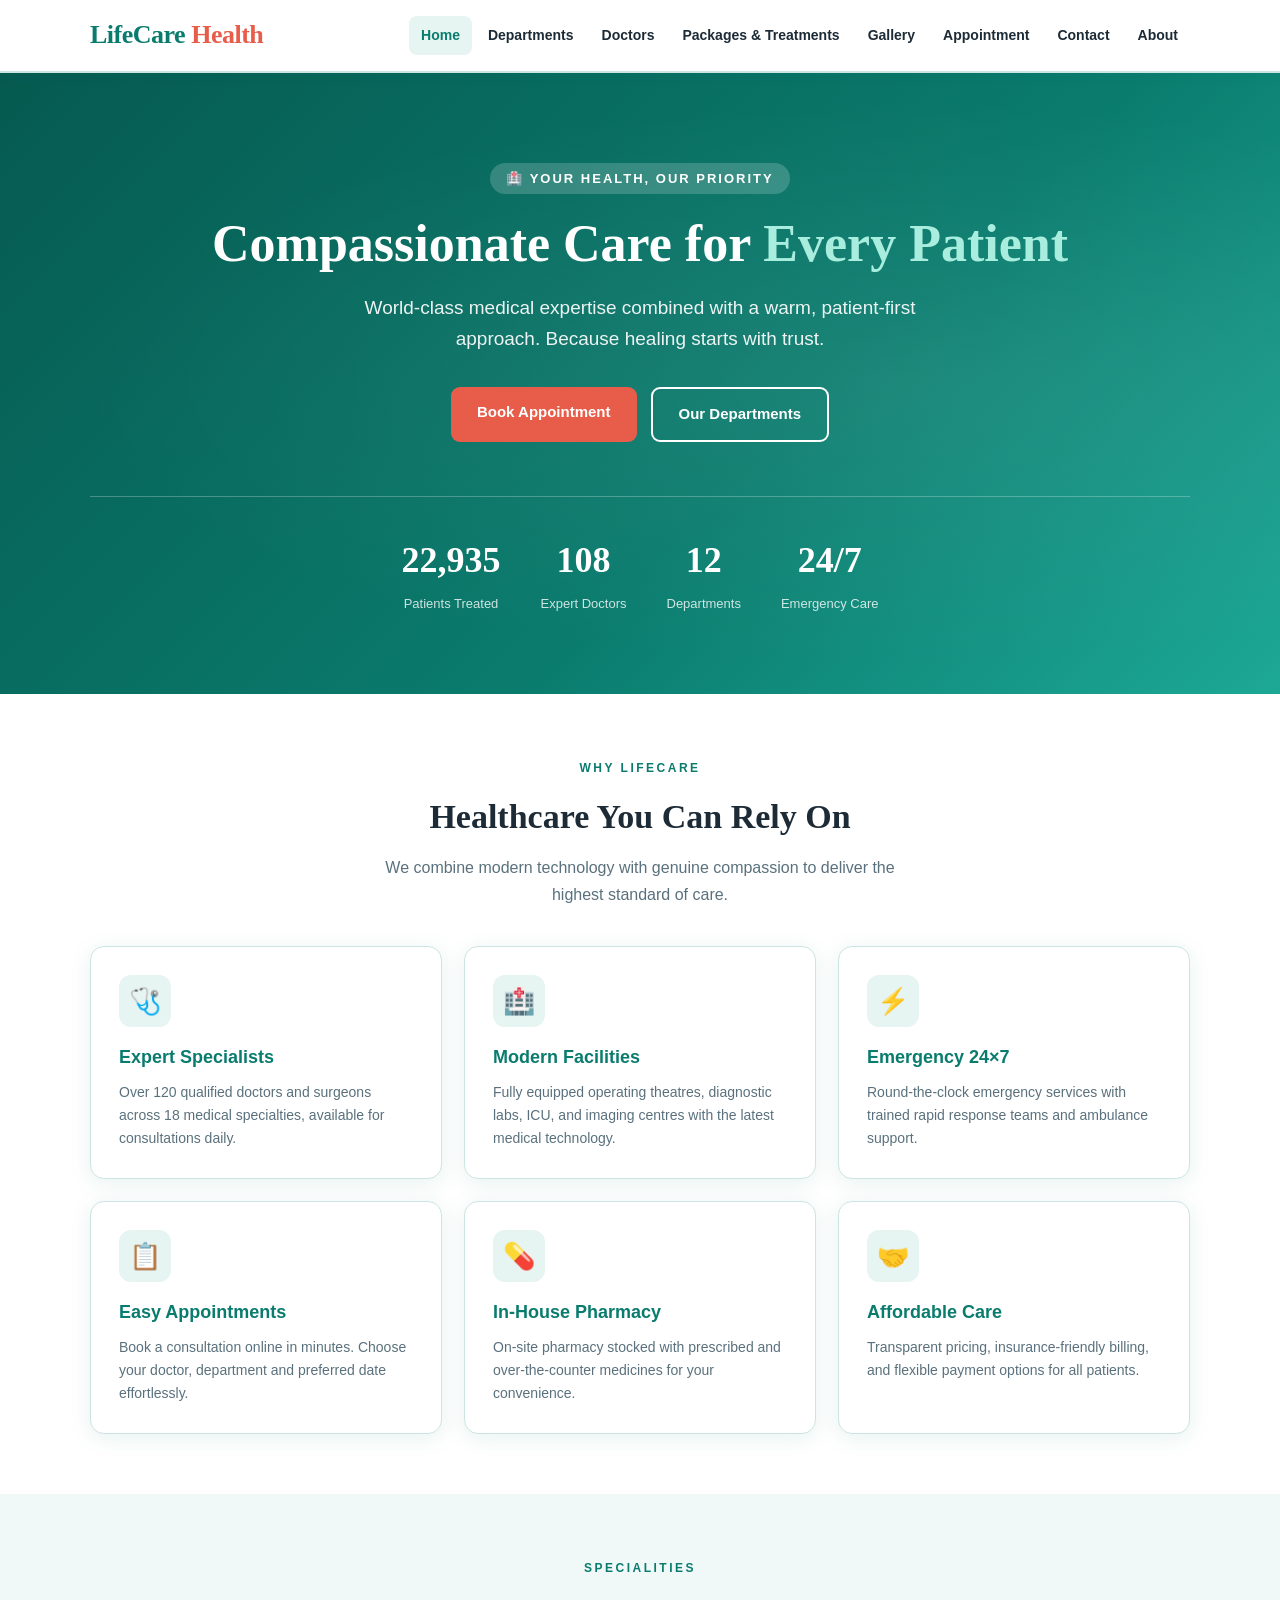
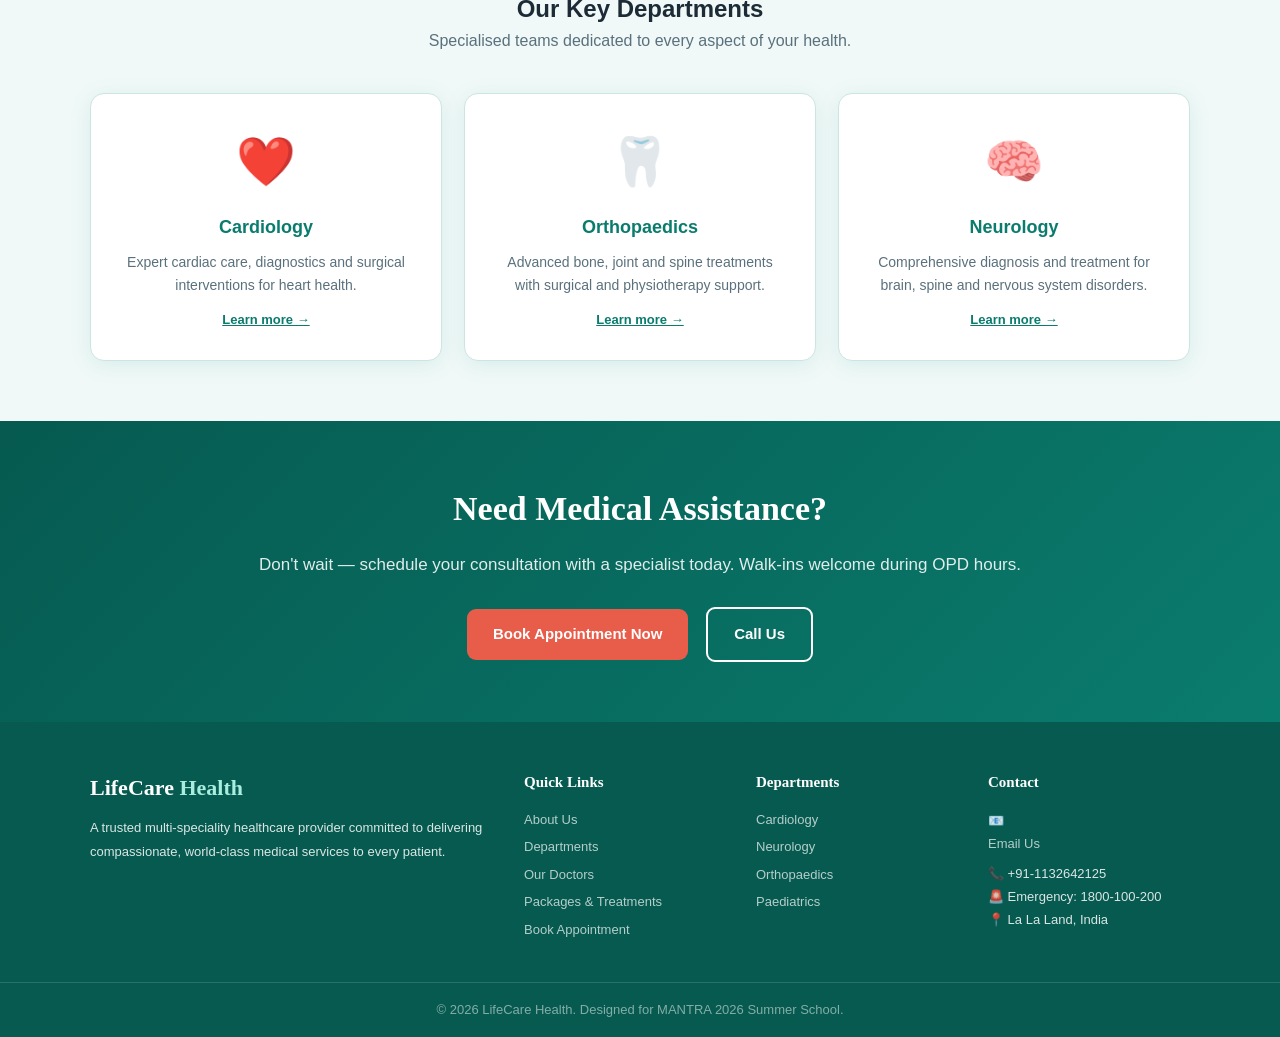
==== index.html @ 0306ceb9 "Add files via upload" ====
<!DOCTYPE html>
<html lang="en">
<head>
  <meta charset="UTF-8">
  <meta name="viewport" content="width=device-width, initial-scale=1.0">
  <title>LifeCare Health | Trusted Healthcare & Medical Services</title>
  <meta name="description" content="LifeCare Health offers expert medical care across cardiology, paediatrics, orthopaedics and more. Book an appointment online today.">
  <meta name="keywords" content="healthcare hospital, doctors, medical services, appointment booking, health care India">
  <link rel="canonical" href="https://life-care-health.netlify.app/">

  <!-- Open Graph -->
  <meta property="og:type" content="website">
  <meta property="og:site_name" content="LifeCare Health">
  <meta property="og:title" content="LifeCare Health | Trusted Healthcare & Medical Services">
  <meta property="og:description" content="LifeCare Health offers expert medical care across cardiology, paediatrics, orthopaedics and more. Book an appointment online today.">
  <meta property="og:url" content="https://life-care-health.netlify.app/">
  <meta property="og:image" content="https://life-care-health.netlify.app/og-image.png">
  <meta property="og:image:width" content="1200">
  <meta property="og:image:height" content="630">
  <meta property="og:locale" content="en_IN">

  <!-- Twitter Card -->
  <meta name="twitter:card" content="summary_large_image">
  <meta name="twitter:title" content="LifeCare Health | Trusted Healthcare & Medical Services">
  <meta name="twitter:description" content="LifeCare Health offers expert medical care across cardiology, paediatrics, orthopaedics and more. Book an appointment online today.">
  <meta name="twitter:image" content="https://life-care-health.netlify.app/og-image.png">

  <!-- Favicons -->
  <link rel="icon" type="image/svg+xml" href="favicon.svg">
  <link rel="icon" type="image/png" sizes="32x32" href="favicon-32x32.png">
  <link rel="icon" type="image/png" sizes="16x16" href="favicon-16x16.png">
  <link rel="apple-touch-icon" href="apple-touch-icon.png">
  <link rel="manifest" href="site.webmanifest">
  <meta name="theme-color" content="#0a7c6e">

  <!-- Structured Data -->
  <script type="application/ld+json">
  {
    "@context": "https://schema.org",
    "@type": "Hospital",
    "name": "LifeCare Health",
    "url": "https://life-care-health.netlify.app/",
    "logo": "https://life-care-health.netlify.app/icon-512.png",
    "image": "https://life-care-health.netlify.app/og-image.png",
    "description": "LifeCare Health is a multi-speciality hospital offering expert medical care across cardiology, neurology, orthopaedics, paediatrics and more.",
    "telephone": "+91-1132642125",
    "email": "info@lifecarehealth.com",
    "address": {
      "@type": "PostalAddress",
      "streetAddress": "Sector 27",
      "addressLocality": "La La Land",
      "postalCode": "100001",
      "addressCountry": "IN"
    },
    "medicalSpecialty": [
      "Cardiology", "Neurology", "Orthopaedic", "Pediatric",
      "Dentistry", "Ophthalmic", "Oncologic", "Pulmonary", "Gynecologic"
    ],
    "openingHoursSpecification": [
      {
        "@type": "OpeningHoursSpecification",
        "dayOfWeek": ["Monday","Tuesday","Wednesday","Thursday","Friday"],
        "opens": "09:00",
        "closes": "18:00"
      },
      {
        "@type": "OpeningHoursSpecification",
        "dayOfWeek": ["Saturday"],
        "opens": "09:00",
        "closes": "14:00"
      }
    ],
    "sameAs": []
  }
  </script>

  <!-- Google Analytics (GA4) — replace G-XXXXXXXXXX with your Measurement ID -->
  <!--
  <script async src="https://www.googletagmanager.com/gtag/js?id=G-XXXXXXXXXX"></script>
  <script>
    window.dataLayer = window.dataLayer || [];
    function gtag(){dataLayer.push(arguments);}
    gtag('js', new Date());
    gtag('config', 'G-XXXXXXXXXX');
  </script>
  -->
  <link rel="stylesheet" href="style.css">
</head>
<body>

<!-- ── Header ── -->
<header class="site-header">
  <div class="container header-inner">
    <a class="logo" href="index.html">LifeCare <span>Health</span></a>
    <button class="menu-btn" id="menuBtn" aria-label="Toggle navigation">☰</button>
    <nav class="nav-links" id="navLinks">
      <a href="index.html" class="active">Home</a>
      <a href="departments.html">Departments</a>
      <a href="doctors.html">Doctors</a>
      <a href="packages.html">Packages &amp; Treatments</a>
      <a href="gallery.html">Gallery</a>
      <a href="appointment.html">Appointment</a>
      <a href="contact.html">Contact</a>
      <a href="about.html">About</a>
    </nav>
  </div>
</header>

<main>

  <!-- ── Hero ── -->
  <section class="hero">
    <div class="container hero-content">
      <div class="hero-eyebrow">🏥 Your Health, Our Priority</div>
      <h1>Compassionate Care for <em>Every Patient</em></h1>
      <p>World-class medical expertise combined with a warm, patient-first approach. Because healing starts with trust.</p>
      <div class="hero-btns">
        <a class="btn btn-coral" href="appointment.html">Book Appointment</a>
        <a class="btn btn-outline" href="departments.html">Our Departments</a>
      </div>
      <div class="hero-stats">
        <div>
          <div class="stat-num count-up" data-target="25000">0</div>
          <div class="stat-label">Patients Treated</div>
        </div>
        <div>
          <div class="stat-num count-up" data-target="120">0</div>
          <div class="stat-label">Expert Doctors</div>
        </div>
        <div>
          <div class="stat-num count-up" data-target="12">0</div>
          <div class="stat-label">Departments</div>
        </div>
        <div>
          <div class="stat-num">24/7</div>
          <div class="stat-label">Emergency Care</div>
        </div>
      </div>
    </div>
  </section>

  <!-- ── Why Choose Us ── -->
  <section class="container section">
    <div class="section-head center">
      <span class="section-label">Why LifeCare</span>
      <h2>Healthcare You Can Rely On</h2>
      <p class="section-intro">We combine modern technology with genuine compassion to deliver the highest standard of care.</p>
    </div>
    <div class="cards">
      <article class="card">
        <div class="card-icon">🩺</div>
        <h3>Expert Specialists</h3>
        <p>Over 120 qualified doctors and surgeons across 18 medical specialties, available for consultations daily.</p>
      </article>
      <article class="card">
        <div class="card-icon">🏥</div>
        <h3>Modern Facilities</h3>
        <p>Fully equipped operating theatres, diagnostic labs, ICU, and imaging centres with the latest medical technology.</p>
      </article>
      <article class="card">
        <div class="card-icon">⚡</div>
        <h3>Emergency 24×7</h3>
        <p>Round-the-clock emergency services with trained rapid response teams and ambulance support.</p>
      </article>
      <article class="card">
        <div class="card-icon">📋</div>
        <h3>Easy Appointments</h3>
        <p>Book a consultation online in minutes. Choose your doctor, department and preferred date effortlessly.</p>
      </article>
      <article class="card">
        <div class="card-icon">💊</div>
        <h3>In-House Pharmacy</h3>
        <p>On-site pharmacy stocked with prescribed and over-the-counter medicines for your convenience.</p>
      </article>
      <article class="card">
        <div class="card-icon">🤝</div>
        <h3>Affordable Care</h3>
        <p>Transparent pricing, insurance-friendly billing, and flexible payment options for all patients.</p>
      </article>
    </div>
  </section>

  <!-- ── Featured Departments ── -->
  <section class="u-section-alt">
    <div class="container">
      <div class="section-head center">
        <span class="section-label">Specialities</span>
        <h2>Our Key Departments</h2>
        <p class="section-intro">Specialised teams dedicated to every aspect of your health.</p>
      </div>
      <div class="cards">
        <article class="card u-center">
          <div class="u-emoji-48">❤️</div>
          <h3>Cardiology</h3>
          <p>Expert cardiac care, diagnostics and surgical interventions for heart health.</p>
          <a href="departments.html" class="u-learn-more">Learn more →</a>
        </article>
        <article class="card u-center">
          <div class="u-emoji-48">🦷</div>
          <h3>Orthopaedics</h3>
          <p>Advanced bone, joint and spine treatments with surgical and physiotherapy support.</p>
          <a href="departments.html" class="u-learn-more">Learn more →</a>
        </article>
        <article class="card u-center">
          <div class="u-emoji-48">🧠</div>
          <h3>Neurology</h3>
          <p>Comprehensive diagnosis and treatment for brain, spine and nervous system disorders.</p>
          <a href="departments.html" class="u-learn-more">Learn more →</a>
        </article>
      </div>
    </div>
  </section>

  <!-- ── CTA Band ── -->
  <section class="highlight-band">
    <div class="container">
      <h2>Need Medical Assistance?</h2>
      <p>Don't wait — schedule your consultation with a specialist today. Walk-ins welcome during OPD hours.</p>
      <a class="btn btn-coral" href="appointment.html">Book Appointment Now</a>
      &nbsp;&nbsp;
      <a class="btn btn-outline" href="contact.html">Call Us</a>
    </div>
  </section>

</main>

<!-- ── Footer ── -->
<footer class="site-footer">
  <div class="container">
    <div class="footer-grid">
      <div class="footer-col">
        <div class="footer-logo">LifeCare <span>Health</span></div>
        <p>A trusted multi-speciality healthcare provider committed to delivering compassionate, world-class medical services to every patient.</p>
      </div>
      <div class="footer-col">
        <h3>Quick Links</h3>
        <a href="about.html">About Us</a>
        <a href="departments.html">Departments</a>
        <a href="doctors.html">Our Doctors</a>
        <a href="packages.html">Packages &amp; Treatments</a>
        <a href="appointment.html">Book Appointment</a>
      </div>
      <div class="footer-col">
        <h3>Departments</h3>
        <a href="departments.html">Cardiology</a>
        <a href="departments.html">Neurology</a>
        <a href="departments.html">Orthopaedics</a>
        <a href="departments.html">Paediatrics</a>
      </div>
      <div class="footer-col">
        <h3>Contact</h3>
        <p>📧 <a href="#" class="e-mail" data-u="info" data-d="lifecarehealth.com" aria-label="Email LifeCare Health">Email Us</a></p>
        <p>📞 +91-1132642125</p>
        <p>🚨 Emergency: 1800-100-200</p>
        <p>📍 La La Land, India</p>
      </div>
    </div>
  </div>
  <div class="footer-bottom">
    <p>© 2026 LifeCare Health. Designed for MANTRA 2026 Summer School.</p>
  </div>
</footer>

<script src="script.js"></script>
</body>
</html>
---- style.css ----
/* MANTRA 2026 | LifeCare Health — Healthcare Website */

/* ── Tokens ── */
:root {
  --teal:     #0a7c6e;
  --teal-dk:  #065a50;
  --teal-lt:  #e6f4f2;
  --coral:    #e85d4a;
  --sky:      #f0f9f8;
  --ink:      #1c2b36;
  --muted:    #5a717d;
  --white:    #ffffff;
  --border:   #cce5e2;
  --shadow:   0 4px 22px rgba(10, 124, 110, 0.10);
  --radius:   14px;
  --font-display: 'Georgia', 'Times New Roman', serif;
  --font-body:    Arial, Helvetica, sans-serif;
}

/* ── Reset ── */
*, *::before, *::after { box-sizing: border-box; margin: 0; padding: 0; }
html { scroll-behavior: smooth; }
body { font-family: var(--font-body); line-height: 1.65; color: var(--ink); background: var(--white); }
img { display: block; max-width: 100%; }
a { color: var(--teal); }

/* ── Container ── */
.container { width: 92%; max-width: 1100px; margin: auto; }

/* ── Header ── */
.site-header {
  background: var(--white);
  border-bottom: 2px solid var(--border);
  position: sticky; top: 0; z-index: 100;
  box-shadow: 0 2px 12px rgba(10,124,110,.08);
}
.header-inner {
  display: flex; align-items: center; justify-content: space-between;
  padding: 14px 0; flex-wrap: wrap; gap: 10px;
}
.logo {
  font-family: var(--font-display);
  font-size: 26px; font-weight: bold;
  color: var(--teal); text-decoration: none; letter-spacing: -0.5px;
}
.logo span { color: var(--coral); }
.nav-links { display: flex; gap: 4px; flex-wrap: wrap; }
.nav-links a {
  color: var(--ink); text-decoration: none; font-weight: 600;
  font-size: 14px; padding: 8px 12px; border-radius: 8px;
  transition: background .2s, color .2s;
}
.nav-links a:hover, .nav-links a.active { background: var(--teal-lt); color: var(--teal); }
.menu-btn {
  display: none; background: var(--teal); color: #fff;
  border: none; padding: 9px 14px; font-size: 20px;
  border-radius: 8px; cursor: pointer;
}

/* ── Buttons ── */
.btn {
  display: inline-block; background: var(--teal); color: #fff;
  padding: 13px 26px; border-radius: 9px; text-decoration: none;
  font-weight: bold; font-size: 15px; border: none; cursor: pointer;
  transition: background .2s, transform .15s;
}
.btn:hover { background: var(--teal-dk); transform: translateY(-2px); }
.btn-outline {
  background: transparent; border: 2px solid #fff; color: #fff;
}
.btn-outline:hover { background: rgba(255,255,255,.15); transform: translateY(-2px); }
.btn-coral { background: var(--coral); }
.btn-coral:hover { background: #c94a38; }
.btn.small { padding: 7px 14px; font-size: 13px; }

/* ── Hero ── */
.hero {
  background: linear-gradient(135deg, var(--teal-dk) 0%, var(--teal) 60%, #1da896 100%);
  color: #fff; padding: 90px 0 80px; text-align: center;
  position: relative; overflow: hidden;
}
.hero::before {
  content: ''; position: absolute; inset: 0;
  background: radial-gradient(ellipse at 70% 50%, rgba(255,255,255,.07) 0%, transparent 65%);
}
.hero-content { position: relative; }
.hero-eyebrow {
  display: inline-block; background: rgba(255,255,255,.18);
  color: #fff; font-size: 13px; font-weight: 700; letter-spacing: 2px;
  text-transform: uppercase; padding: 5px 16px; border-radius: 50px;
  margin-bottom: 20px;
}
.hero h1 {
  font-family: var(--font-display); font-size: 52px;
  line-height: 1.15; margin-bottom: 18px; font-weight: bold;
}
.hero h1 em { font-style: normal; color: #a8edde; }
.hero p { font-size: 19px; margin-bottom: 32px; opacity: .92; max-width: 580px; margin-left: auto; margin-right: auto; }
.hero-btns { display: flex; gap: 14px; justify-content: center; flex-wrap: wrap; }
.hero-stats {
  display: flex; justify-content: center; gap: 40px; flex-wrap: wrap;
  margin-top: 54px; padding-top: 34px; border-top: 1px solid rgba(255,255,255,.25);
}
.stat-num { font-family: var(--font-display); font-size: 36px; font-weight: bold; }
.stat-label { font-size: 13px; opacity: .8; margin-top: 3px; }

/* ── Page Banner ── */
.page-banner {
  background: linear-gradient(135deg, var(--teal-dk), var(--teal));
  color: #fff; padding: 64px 0; text-align: center;
}
.page-banner h1 { font-family: var(--font-display); font-size: 42px; margin-bottom: 10px; }
.page-banner p { font-size: 17px; opacity: .88; }

/* ── Sections ── */
.section { padding: 60px 0; }
.section-label {
  display: inline-block; color: var(--teal); font-weight: 700;
  font-size: 12px; letter-spacing: 2.5px; text-transform: uppercase;
  margin-bottom: 10px;
}
.section h2 {
  font-family: var(--font-display); font-size: 34px;
  color: var(--ink); margin-bottom: 10px;
}
.section-intro { color: var(--muted); font-size: 16px; max-width: 560px; margin-bottom: 38px; }
.section-head { margin-bottom: 38px; }
.section-head.center { text-align: center; }
.section-head.center .section-intro { margin-left: auto; margin-right: auto; }

/* ── Cards ── */
.cards { display: grid; grid-template-columns: repeat(3, 1fr); gap: 22px; }
.card {
  background: var(--white); padding: 28px; border-radius: var(--radius);
  box-shadow: var(--shadow); border: 1px solid var(--border);
  transition: transform .28s, box-shadow .28s;
}
.card:hover { transform: translateY(-6px); box-shadow: 0 10px 32px rgba(10,124,110,.14); }
.card-icon {
  width: 52px; height: 52px; background: var(--teal-lt);
  border-radius: 12px; display: flex; align-items: center;
  justify-content: center; font-size: 26px; margin-bottom: 16px;
}
.card h3 { color: var(--teal); font-size: 18px; margin-bottom: 8px; }
.card p { color: var(--muted); font-size: 14px; }

/* ── Two Column ── */
.two-col { display: grid; grid-template-columns: 1fr 1fr; gap: 50px; align-items: center; }
.two-col.reverse > *:first-child { order: 1; }
.two-col.reverse > *:last-child  { order: -1; }
.two-col img { border-radius: var(--radius); width: 100%; }

/* ── Info Box / Highlight ── */
.info-box {
  background: var(--teal-lt); border-left: 4px solid var(--teal);
  border-radius: var(--radius); padding: 28px;
}
.info-box h3 { color: var(--teal); margin-bottom: 12px; }
.info-box ul { margin-left: 20px; color: var(--muted); }
.info-box li { margin-bottom: 6px; }

.highlight-band {
  background: linear-gradient(135deg, var(--teal-dk), var(--teal));
  color: #fff; padding: 60px 0; text-align: center; border-radius: 0;
}
.highlight-band h2 { font-family: var(--font-display); font-size: 34px; margin-bottom: 14px; }
.highlight-band p { font-size: 17px; opacity: .88; margin-bottom: 28px; }

/* ── Departments ── */
.dept-grid { display: grid; grid-template-columns: repeat(3, 1fr); gap: 22px; }
.dept-card {
  background: var(--white); border-radius: var(--radius);
  box-shadow: var(--shadow); border: 1px solid var(--border);
  overflow: hidden; transition: transform .28s;
}
.dept-card:hover { transform: translateY(-5px); }
.dept-card-top {
  background: linear-gradient(135deg, var(--teal-dk), var(--teal));
  padding: 30px 24px; text-align: center; color: #fff;
}
.dept-card-top .icon { font-size: 44px; margin-bottom: 10px; }
.dept-card-top h3 { font-size: 18px; font-weight: bold; }
.dept-card-body { padding: 20px 24px; }
.dept-card-body p { color: var(--muted); font-size: 14px; margin-bottom: 12px; }
.dept-card-body ul { margin-left: 18px; color: var(--muted); font-size: 13px; }
.dept-card-body li { margin-bottom: 4px; }

/* ── Doctor Cards ── */
.doctor-grid { display: grid; grid-template-columns: repeat(3, 1fr); gap: 24px; }
.doctor-card {
  background: var(--white); border-radius: var(--radius);
  box-shadow: var(--shadow); border: 1px solid var(--border);
  overflow: hidden; text-align: center; transition: transform .28s;
}
.doctor-card:hover { transform: translateY(-6px); }
.doctor-avatar {
  width: 100%; height: 180px;
  background: linear-gradient(135deg, var(--teal-lt), #c8ece8);
  display: flex; align-items: center; justify-content: center;
  font-size: 72px;
}
.doctor-info { padding: 20px; }
.doctor-info h3 { color: var(--ink); font-size: 17px; margin-bottom: 4px; }
.doctor-info .specialty { color: var(--teal); font-weight: 700; font-size: 13px; margin-bottom: 6px; }
.doctor-info p { color: var(--muted); font-size: 13px; }

/* ── Gallery ── */
.filter-buttons { text-align: center; margin-bottom: 26px; display: flex; gap: 10px; justify-content: center; flex-wrap: wrap; }
.filter-btn {
  padding: 8px 18px; border-radius: 50px; border: 2px solid var(--border);
  background: var(--white); color: var(--muted); font-weight: 600;
  font-size: 13px; cursor: pointer; transition: all .2s;
}
.filter-btn.active, .filter-btn:hover { background: var(--teal); color: #fff; border-color: var(--teal); }
.gallery-grid { display: grid; grid-template-columns: repeat(4, 1fr); gap: 16px; }
.gallery-item {
  border-radius: 12px; overflow: hidden;
  box-shadow: var(--shadow); cursor: pointer; transition: transform .25s;
}
.gallery-item:hover { transform: scale(1.03); }
.gallery-item .img-wrap {
  width: 100%; height: 170px; font-size: 56px;
  display: flex; align-items: center; justify-content: center;
}
.gallery-item figcaption {
  padding: 10px 14px; font-size: 12px; color: var(--muted);
  font-weight: 600; background: var(--white);
}

/* Gallery color coding */
.gallery-item.facility .img-wrap  { background: linear-gradient(135deg, #c8ece8, #a0ddd7); }
.gallery-item.team .img-wrap      { background: linear-gradient(135deg, #fce4e1, #f9c5c0); }
.gallery-item.equipment .img-wrap { background: linear-gradient(135deg, #e0f0ff, #b8d9f5); }
.gallery-item.event .img-wrap     { background: linear-gradient(135deg, #fff0d0, #ffe4a0); }

/* ── Appointment Form ── */
.form-wrap {
  background: var(--white); border-radius: var(--radius);
  box-shadow: var(--shadow); border: 1px solid var(--border);
  padding: 36px; max-width: 700px; margin: auto;
}
.form-grid { display: grid; grid-template-columns: 1fr 1fr; gap: 0 24px; }
.form-group { margin-bottom: 18px; }
.form-group.full { grid-column: 1 / -1; }
.form-group label { display: block; font-weight: 700; font-size: 13px; color: var(--ink); margin-bottom: 6px; }
.form-group input,
.form-group select,
.form-group textarea {
  width: 100%; padding: 12px 14px; font-size: 15px;
  border: 1.5px solid var(--border); border-radius: 9px;
  font-family: var(--font-body); color: var(--ink); background: #f9fefe;
  transition: border-color .2s;
}
.form-group input:focus,
.form-group select:focus,
.form-group textarea:focus { outline: none; border-color: var(--teal); background: #fff; }
.result { margin-top: 14px; font-weight: 700; font-size: 15px; border-radius: 9px; padding: 12px 16px; }
.result.success { background: #e6f4f2; color: #065a50; }
.result.error   { background: #fdecea; color: #b02a1a; }

/* ── Contact ── */
.contact-grid { display: grid; grid-template-columns: 1fr 1fr; gap: 50px; }
.contact-detail { display: flex; gap: 16px; align-items: flex-start; margin-bottom: 24px; }
.contact-icon {
  width: 46px; height: 46px; min-width: 46px; background: var(--teal-lt);
  border-radius: 10px; display: flex; align-items: center;
  justify-content: center; font-size: 20px;
}
.contact-detail h3 { font-size: 14px; color: var(--teal); font-weight: 700; margin-bottom: 3px; }
.contact-detail p { color: var(--muted); font-size: 14px; }
.emergency-box {
  background: #fff0ee; border: 2px solid var(--coral);
  border-radius: var(--radius); padding: 24px; margin-top: 28px;
}
.emergency-box h3 { color: var(--coral); margin-bottom: 8px; }
.emergency-box p  { color: var(--muted); font-size: 14px; }
.emergency-box .hotline { font-size: 26px; font-weight: bold; color: var(--coral); font-family: var(--font-display); }

/* ── Health Tips ── */
.tips-grid { display: grid; grid-template-columns: repeat(2, 1fr); gap: 20px; }
.tip-card {
  display: flex; gap: 16px; align-items: flex-start;
  background: var(--teal-lt); border-radius: 12px; padding: 22px;
}
.tip-icon { font-size: 30px; min-width: 40px; }
.tip-card h3 { color: var(--teal); font-size: 15px; margin-bottom: 6px; }
.tip-card p  { color: var(--muted); font-size: 13px; }

/* ── About Page ── */
.value-list { list-style: none; padding: 0; }
.value-list li {
  display: flex; gap: 12px; padding: 14px 0;
  border-bottom: 1px solid var(--border); align-items: flex-start;
}
.value-list li:last-child { border-bottom: none; }
.value-list .v-icon { font-size: 22px; min-width: 30px; }
.value-list h4 { color: var(--teal); font-size: 14px; margin-bottom: 3px; }
.value-list p  { color: var(--muted); font-size: 13px; }

/* ── Footer ── */
.site-footer {
  background: var(--teal-dk); color: rgba(255,255,255,.85);
  padding: 48px 0 0;
}
.footer-grid { display: grid; grid-template-columns: 2fr 1fr 1fr 1fr; gap: 30px; margin-bottom: 36px; }
.footer-col h3 { color: #fff; font-size: 15px; margin-bottom: 14px; font-family: var(--font-display); }
.footer-col p  { font-size: 13px; line-height: 1.8; }
.footer-col a  { color: rgba(255,255,255,.7); text-decoration: none; display: block; margin-bottom: 6px; font-size: 13px; }
.footer-col a:hover { color: #fff; }
.footer-logo { font-family: var(--font-display); font-size: 22px; font-weight: bold; color: #fff; margin-bottom: 10px; }
.footer-logo span { color: #a8edde; }
.footer-bottom {
  border-top: 1px solid rgba(255,255,255,.15);
  padding: 16px 0; text-align: center; font-size: 13px;
  color: rgba(255,255,255,.5);
}

/* ── Utility classes (replaces former inline styles) ── */
.u-center { text-align: center; }
.u-emoji-48 { font-size: 48px; margin-bottom: 12px; }
.u-emoji-44 { font-size: 44px; margin-bottom: 14px; }
.u-emoji-60 { font-size: 60px; }
.u-learn-more { color: var(--teal); font-weight: 700; font-size: 13px; margin-top: 12px; display: inline-block; }
.u-section-alt { background: var(--sky); padding: 60px 0; }
.u-section-alt-sm { background: var(--sky); padding: 50px 0; }
.u-muted-mb-16 { color: var(--muted); margin-bottom: 16px; }
.u-muted-mb-28 { color: var(--muted); margin-bottom: 28px; }
.u-muted-mb-30-15 { color: var(--muted); margin-bottom: 30px; font-size: 15px; }
.u-muted-mb-24-15 { color: var(--muted); margin-bottom: 24px; font-size: 15px; }
.u-muted-fs14-ml18 { color: var(--muted); font-size: 14px; margin-left: 18px; }
.u-muted-fs14-mb12 { color: var(--muted); font-size: 14px; margin-bottom: 12px; }
.u-mb-6 { margin-bottom: 6px; }
.u-mb-24 { margin-bottom: 24px; }
.u-mt-8 { margin-top: 8px; }
.u-mt-20 { margin-top: 20px; }
.u-fs-14 { font-size: 14px; }
.u-py-8 { padding: 8px 0; }
.u-opd-row { padding: 8px 0; border-bottom: 1px solid var(--border); }
.opd-list { color: var(--muted); font-size: 14px; list-style: none; margin: 0; }
.u-narrow-center { max-width: 720px; margin: auto; }
.u-btn-full { width: 100%; margin-top: 8px; font-size: 16px; }
.u-hidden { display: none; }
.u-teal-mb-12 { color: var(--teal); margin-bottom: 12px; }
.info-panel { margin-top: 24px; background: var(--teal-lt); border-radius: var(--radius); padding: 24px; }
.map-placeholder {
  background: linear-gradient(135deg, var(--teal-lt), #c8ece8);
  border-radius: var(--radius); height: 280px; display: flex;
  align-items: center; justify-content: center; font-size: 16px;
  color: var(--teal); font-weight: 700; flex-direction: column; gap: 12px;
}
.u-hero-icon-360 {
  background: linear-gradient(135deg, var(--teal-lt), #c8ece8);
  border-radius: var(--radius); height: 360px; display: flex;
  align-items: center; justify-content: center; font-size: 100px;
}

/* About page stat row */
.about-stat-row { margin-top: 20px; display: grid; grid-template-columns: repeat(3, 1fr); gap: 14px; }
.about-stat-card { padding: 16px; }
.about-stat-num { font-size: 26px; color: var(--teal); }
.about-stat-label { color: var(--muted); }

/* Obfuscated email links (rendered via JS from data-u/data-d attributes) */
.e-mail { color: inherit; text-decoration: underline; text-decoration-color: var(--border); cursor: pointer; }
.e-mail:hover { color: var(--teal); }

/* ── Packages & Treatments Page ── */
.pkg-grid { display: grid; grid-template-columns: repeat(3, 1fr); gap: 22px; margin-top: 10px; }
.pkg-card {
  background: var(--white); border-radius: var(--radius);
  box-shadow: var(--shadow); border: 1px solid var(--border);
  overflow: hidden; transition: transform .28s;
  display: flex; flex-direction: column;
}
.pkg-card:hover { transform: translateY(-5px); }
.pkg-card-top {
  position: relative;
  background: linear-gradient(135deg, var(--teal-dk), var(--teal));
  padding: 28px 24px 20px; text-align: center; color: #fff;
}
.pkg-card-top .icon { font-size: 40px; margin-bottom: 8px; }
.pkg-card-top h3 { font-size: 17px; font-weight: bold; margin-bottom: 10px; }
.pkg-price { font-family: var(--font-display); font-size: 26px; font-weight: bold; }
.pkg-price small { font-family: var(--font-body); font-size: 12px; font-weight: 600; opacity: .85; }
.pkg-badge {
  position: absolute; top: 14px; right: 14px;
  background: var(--coral); color: #fff; font-size: 11px; font-weight: 700;
  padding: 4px 10px; border-radius: 50px; letter-spacing: .5px;
}
.pkg-card-body { padding: 20px 24px 24px; flex: 1; display: flex; flex-direction: column; }
.pkg-card-body p { color: var(--muted); font-size: 13px; margin-bottom: 12px; }
.pkg-card-body ul { margin: 0 0 20px 18px; color: var(--muted); font-size: 13px; flex: 1; }
.pkg-card-body li { margin-bottom: 5px; }
.pkg-card-body .btn { margin-top: auto; }
.pkg-note {
  text-align: center; color: var(--muted); font-size: 13px;
  margin-top: 30px; background: var(--teal-lt); padding: 14px 20px; border-radius: 10px;
}

.dept-nav-pills {
  display: flex; flex-wrap: wrap; gap: 10px; justify-content: center;
  margin-bottom: 40px;
}
.dept-pill {
  background: var(--white); border: 1.5px solid var(--border); color: var(--ink);
  font-size: 13px; font-weight: 600; padding: 9px 16px; border-radius: 50px;
  text-decoration: none; transition: all .2s;
}
.dept-pill:hover { background: var(--teal); border-color: var(--teal); color: #fff; }

.dept-treat-block {
  background: var(--white); border-radius: var(--radius); border: 1px solid var(--border);
  box-shadow: var(--shadow); padding: 26px 28px; margin-bottom: 22px; scroll-margin-top: 90px;
}
.dept-treat-head { display: flex; align-items: center; gap: 14px; margin-bottom: 16px; }
.dept-treat-head .icon {
  font-size: 30px; width: 52px; height: 52px; min-width: 52px;
  background: var(--teal-lt); border-radius: 12px;
  display: flex; align-items: center; justify-content: center;
}
.dept-treat-head h3 { color: var(--ink); font-size: 18px; }
.dept-treat-head span { color: var(--muted); font-size: 13px; }

.treat-table { width: 100%; border-collapse: collapse; font-size: 14px; }
.treat-table thead th {
  text-align: left; color: var(--teal); font-size: 12px; text-transform: uppercase;
  letter-spacing: 1px; padding: 10px 12px; border-bottom: 2px solid var(--border);
}
.treat-table tbody td { padding: 11px 12px; border-bottom: 1px solid var(--border); color: var(--ink); }
.treat-table tbody td:last-child { color: var(--teal-dk); font-weight: 700; white-space: nowrap; text-align: right; }
.treat-table tbody tr:last-child td { border-bottom: none; }
.treat-table tbody tr:hover td { background: var(--sky); }

@media (max-width: 960px) {
  .pkg-grid { grid-template-columns: repeat(2, 1fr); }
}
@media (max-width: 650px) {
  .pkg-grid { grid-template-columns: 1fr; }
  .treat-table { font-size: 13px; }
  .dept-treat-block { padding: 20px 16px; }
}

/* ── Responsive ── */
@media (max-width: 960px) {
  .cards, .dept-grid, .doctor-grid { grid-template-columns: repeat(2, 1fr); }
  .footer-grid { grid-template-columns: repeat(2, 1fr); }
  .gallery-grid { grid-template-columns: repeat(2, 1fr); }
  .two-col { grid-template-columns: 1fr; gap: 30px; }
  .two-col.reverse > * { order: 0 !important; }
  .hero h1 { font-size: 40px; }
  .contact-grid { grid-template-columns: 1fr; }
}
@media (max-width: 650px) {
  .menu-btn { display: block; }
  .nav-links {
    display: none; flex-direction: column; width: 100%;
    background: var(--teal-dk); padding: 14px; border-radius: 10px;
    margin-top: 10px;
  }
  .nav-links.show { display: flex; }
  .nav-links a { color: #fff; padding: 10px 14px; }
  .nav-links a:hover { background: rgba(255,255,255,.12); color: #fff; }
  .header-inner { flex-wrap: wrap; }
  .hero h1 { font-size: 30px; }
  .hero p { font-size: 16px; }
  .page-banner h1 { font-size: 30px; }
  .cards, .dept-grid, .doctor-grid, .footer-grid,
  .gallery-grid, .tips-grid, .form-grid { grid-template-columns: 1fr; }
  .form-group.full { grid-column: 1; }
  .hero-stats { gap: 24px; }
  .stat-num { font-size: 28px; }
  .section h2 { font-size: 26px; }
}
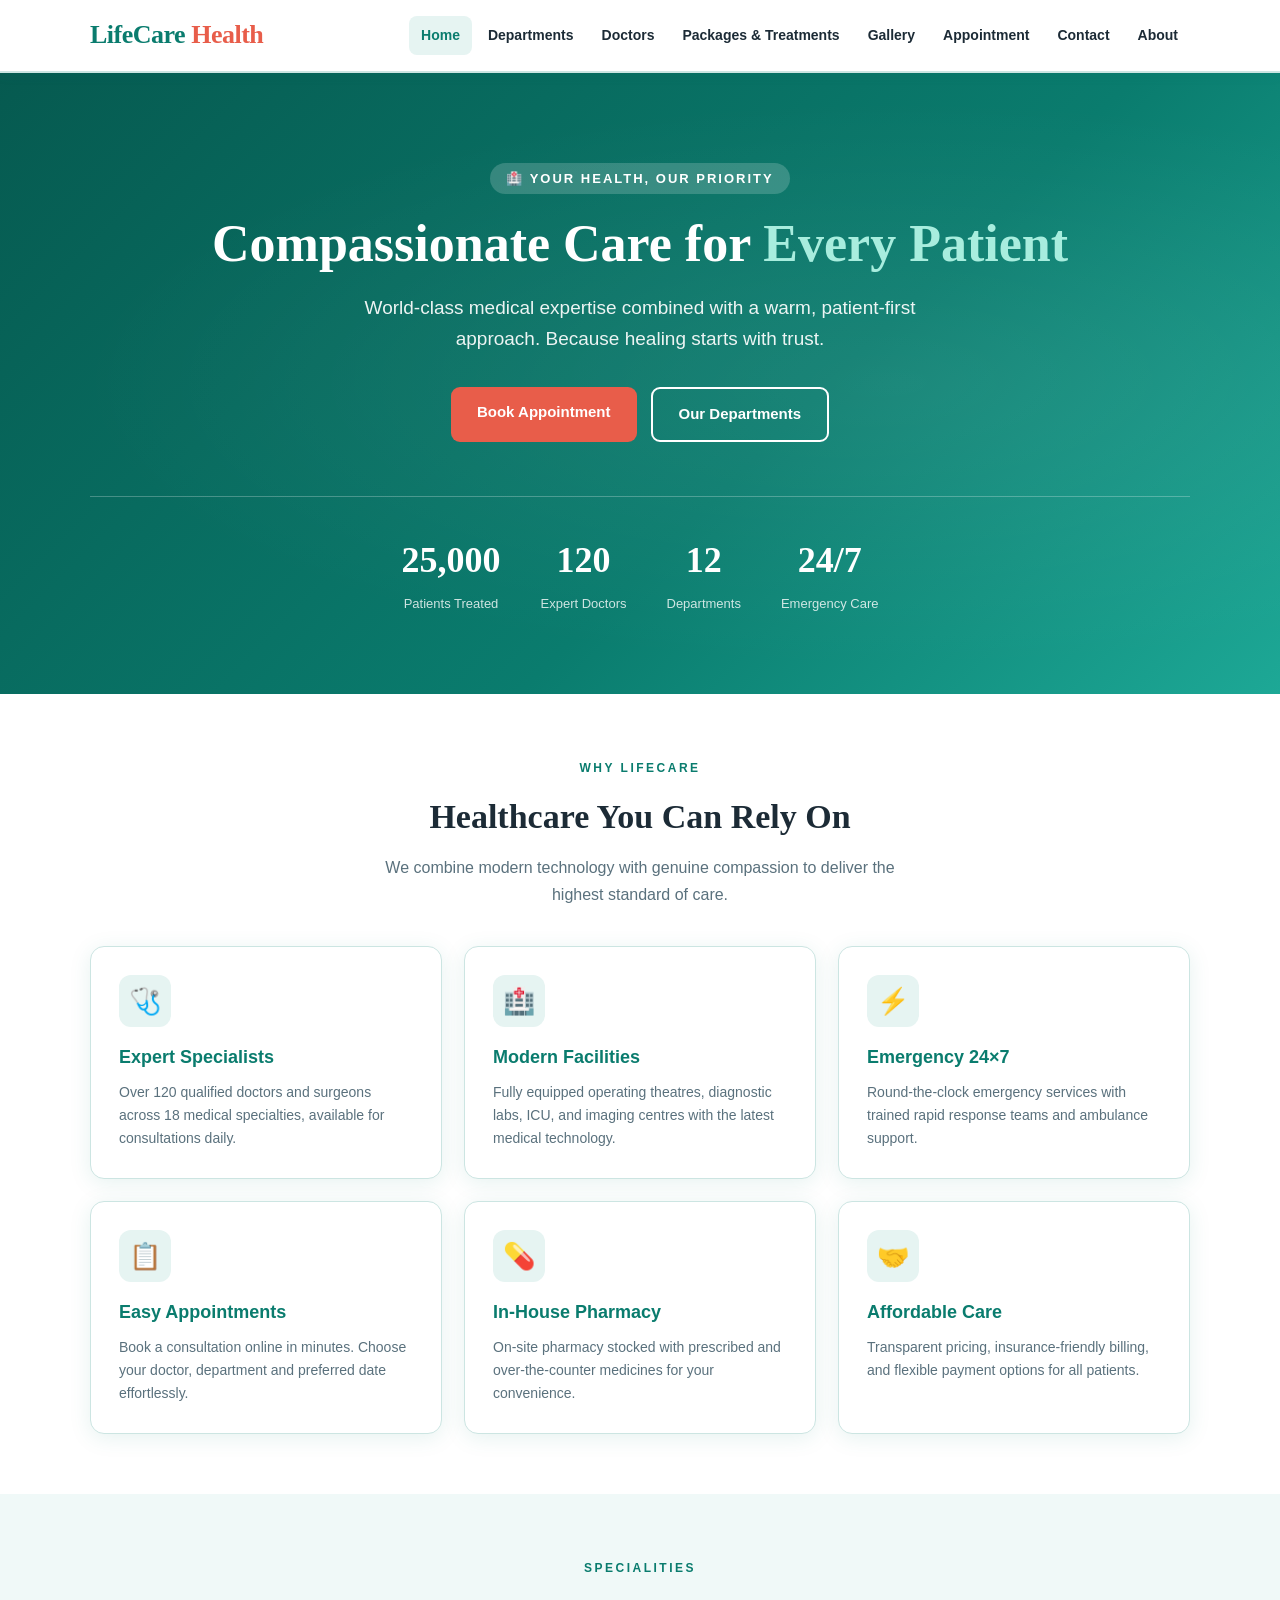
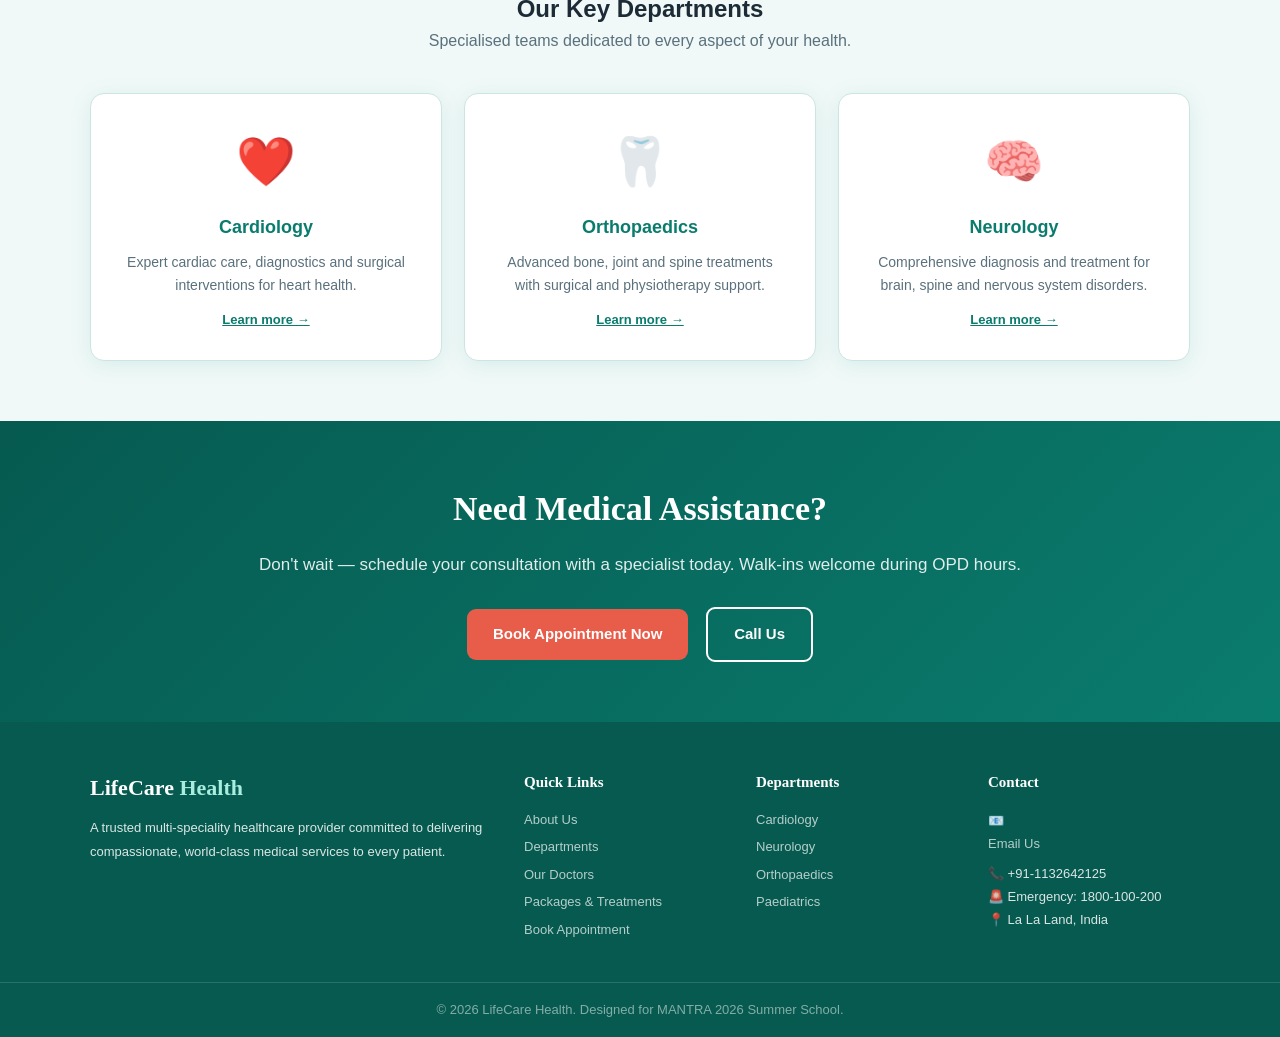
==== commit 7cdb3aef: "Update index.html" ====
--- a/index.html
+++ b/index.html
@@ -260,7 +260,19 @@
     <p>© 2026 LifeCare Health. Designed for MANTRA 2026 Summer School.</p>
   </div>
 </footer>
-
+<!--Start of Tawk.to Script-->
+<script type="text/javascript">
+var Tawk_API=Tawk_API||{}, Tawk_LoadStart=new Date();
+(function(){
+var s1=document.createElement("script"),s0=document.getElementsByTagName("script")[0];
+s1.async=true;
+s1.src='https://embed.tawk.to/6a453f498c45b31d46f20b0b/1jsf7uequ';
+s1.charset='UTF-8';
+s1.setAttribute('crossorigin','*');
+s0.parentNode.insertBefore(s1,s0);
+})();
+</script>
+<!--End of Tawk.to Script-->
 <script src="script.js"></script>
 </body>
 </html>
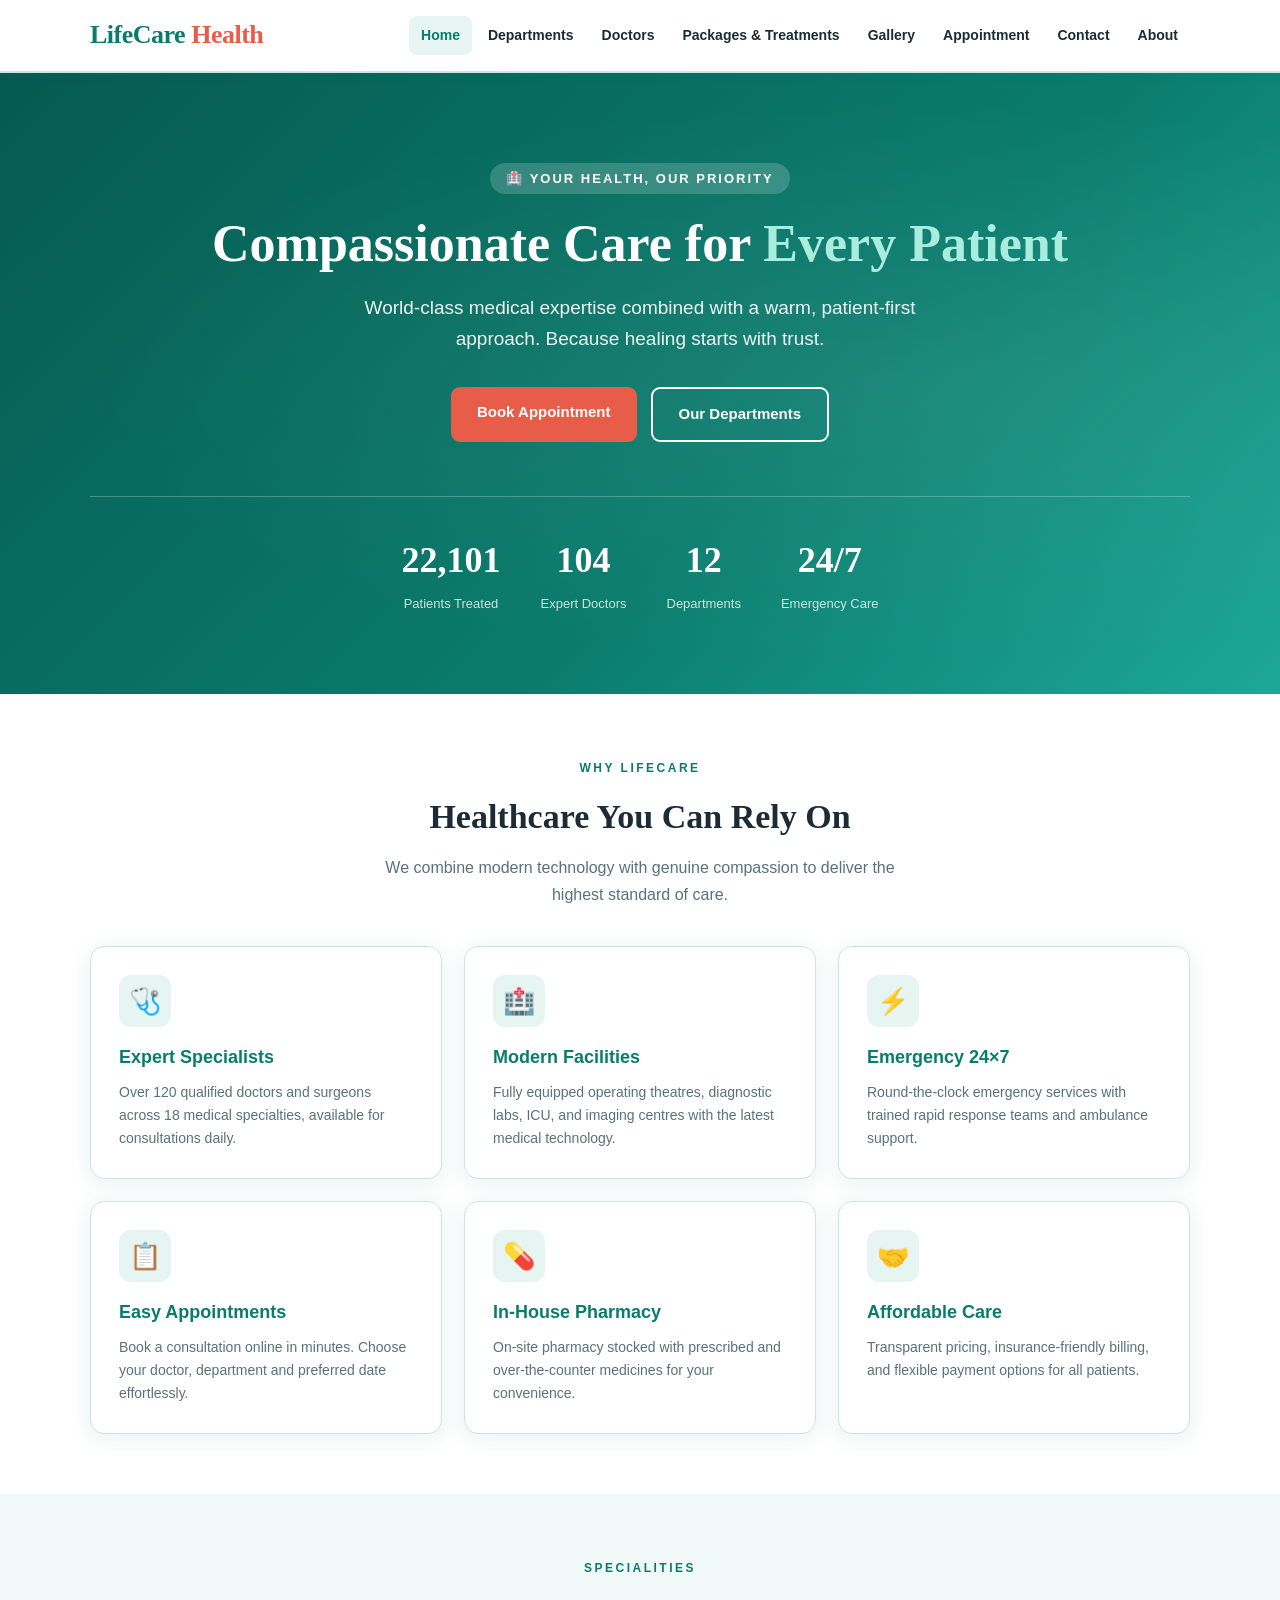
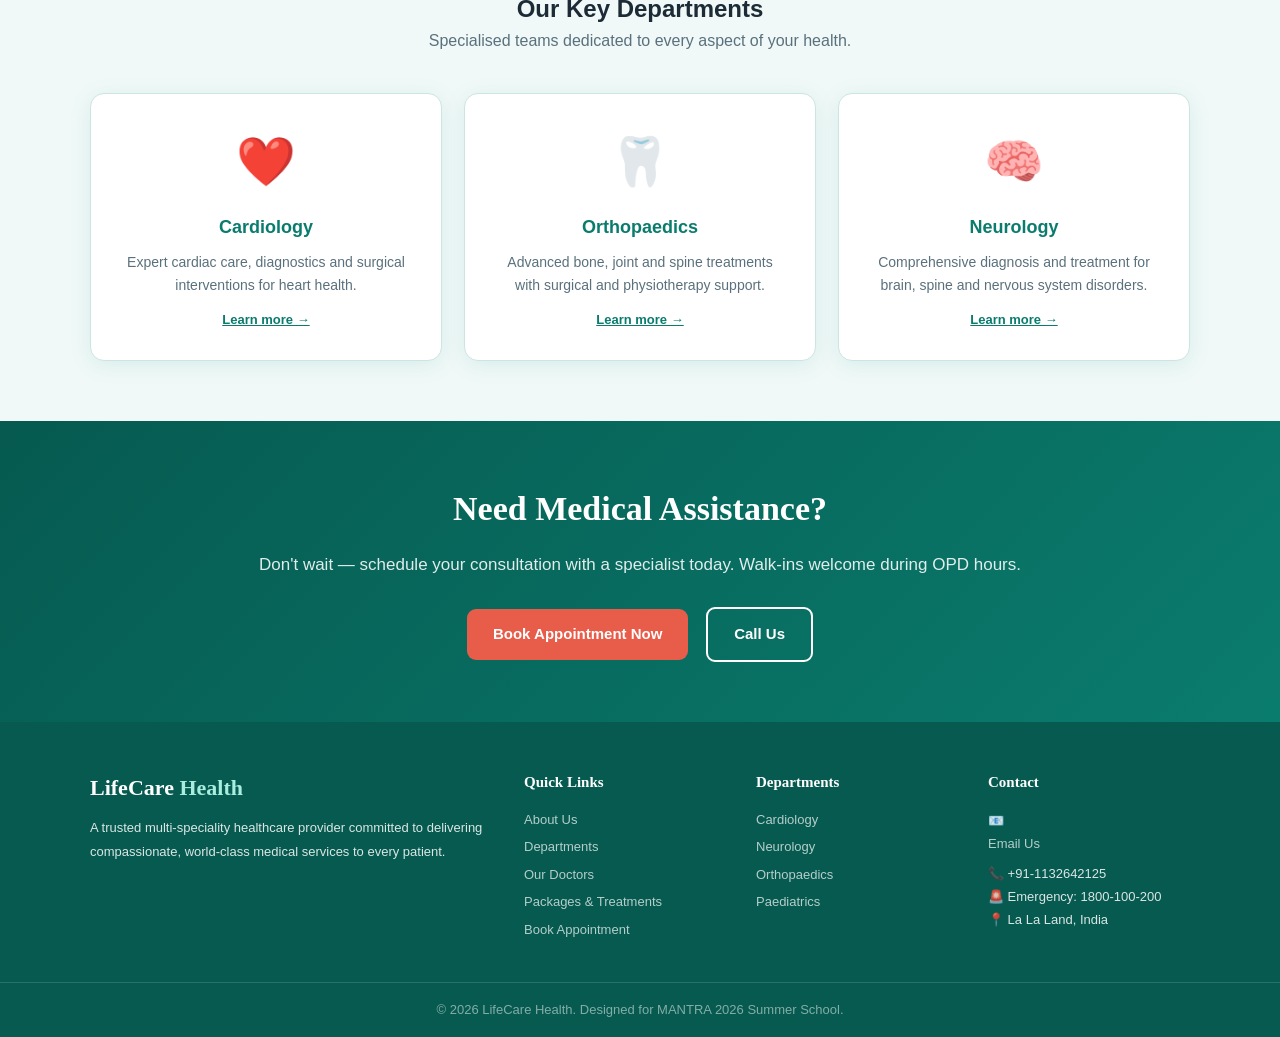
==== commit 22fb6d91: "Update index.html" ====
--- a/index.html
+++ b/index.html
@@ -266,7 +266,7 @@
 (function(){
 var s1=document.createElement("script"),s0=document.getElementsByTagName("script")[0];
 s1.async=true;
-s1.src='https://embed.tawk.to/6a453f498c45b31d46f20b0b/1jsf7uequ';
+s1.src='https:https://tawk.to/chat/6a453f498c45b31d46f20b0b/1jsf7uequ';
 s1.charset='UTF-8';
 s1.setAttribute('crossorigin','*');
 s0.parentNode.insertBefore(s1,s0);
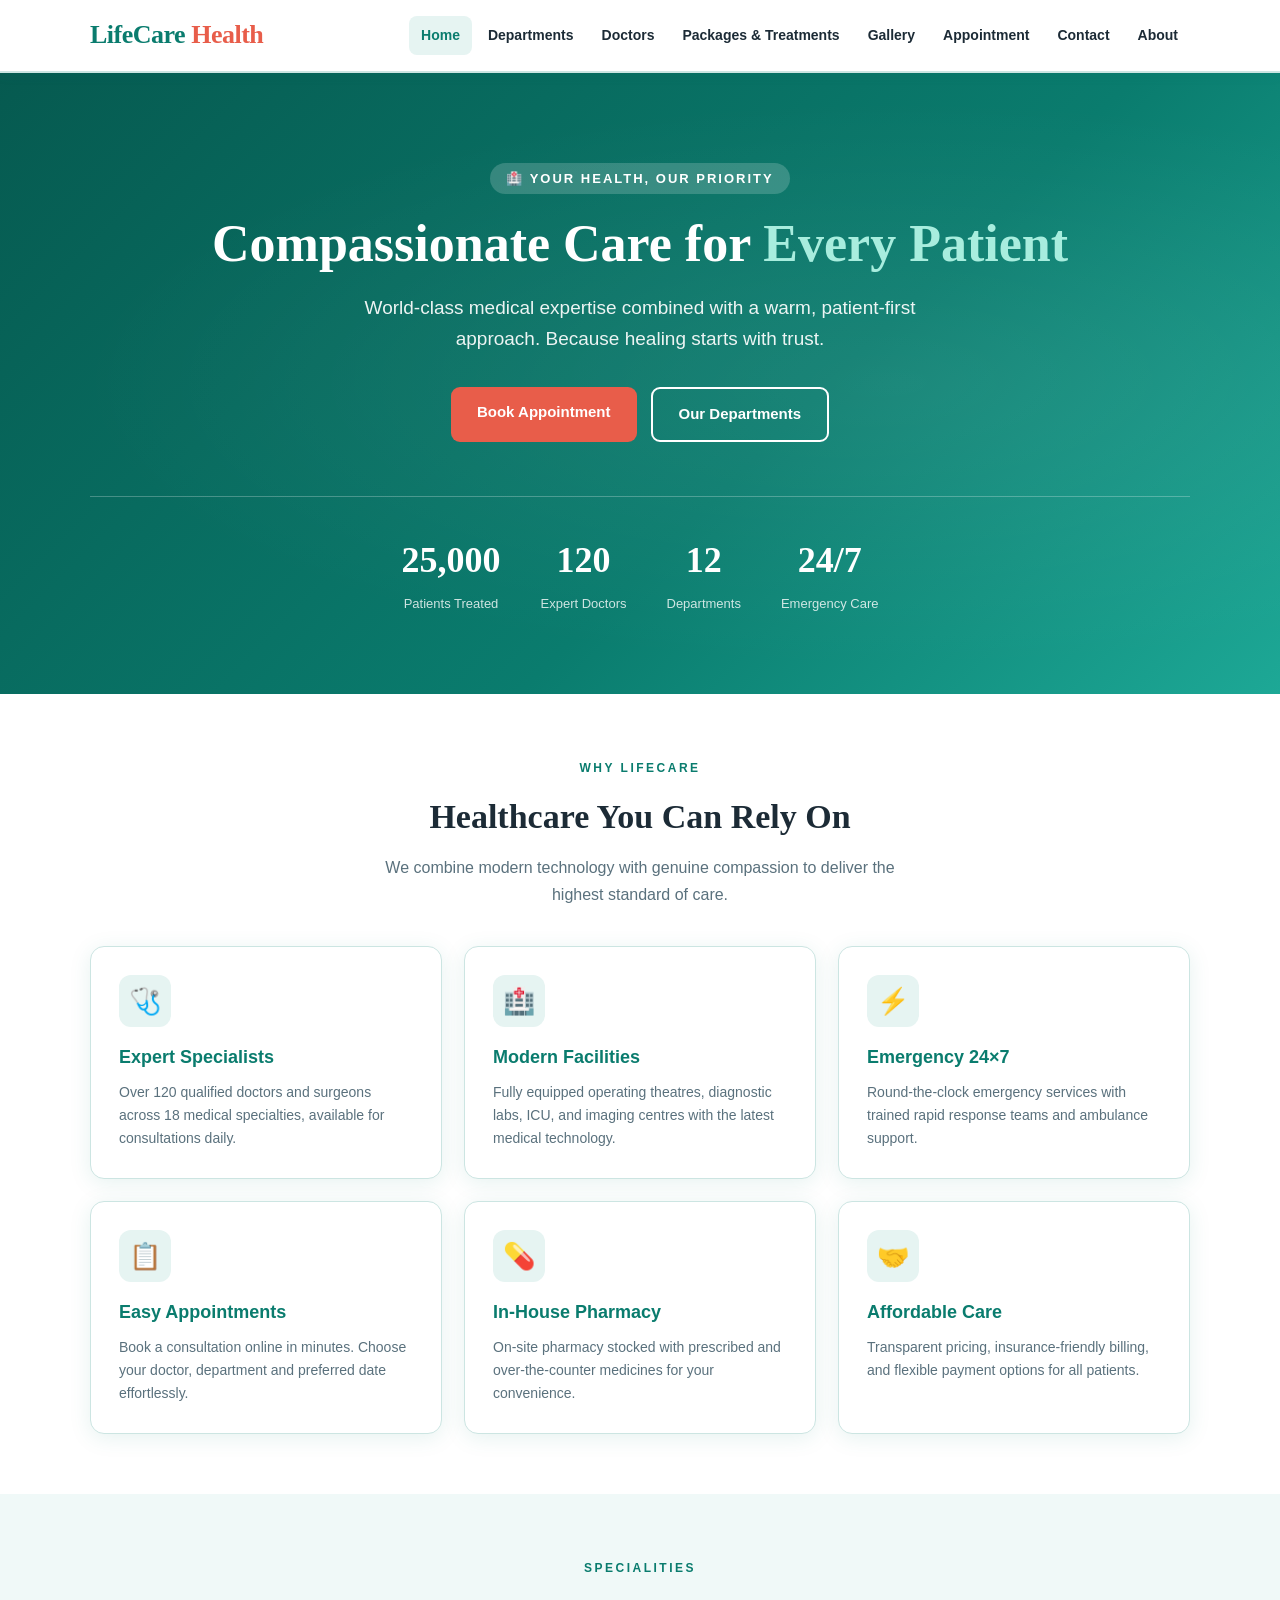
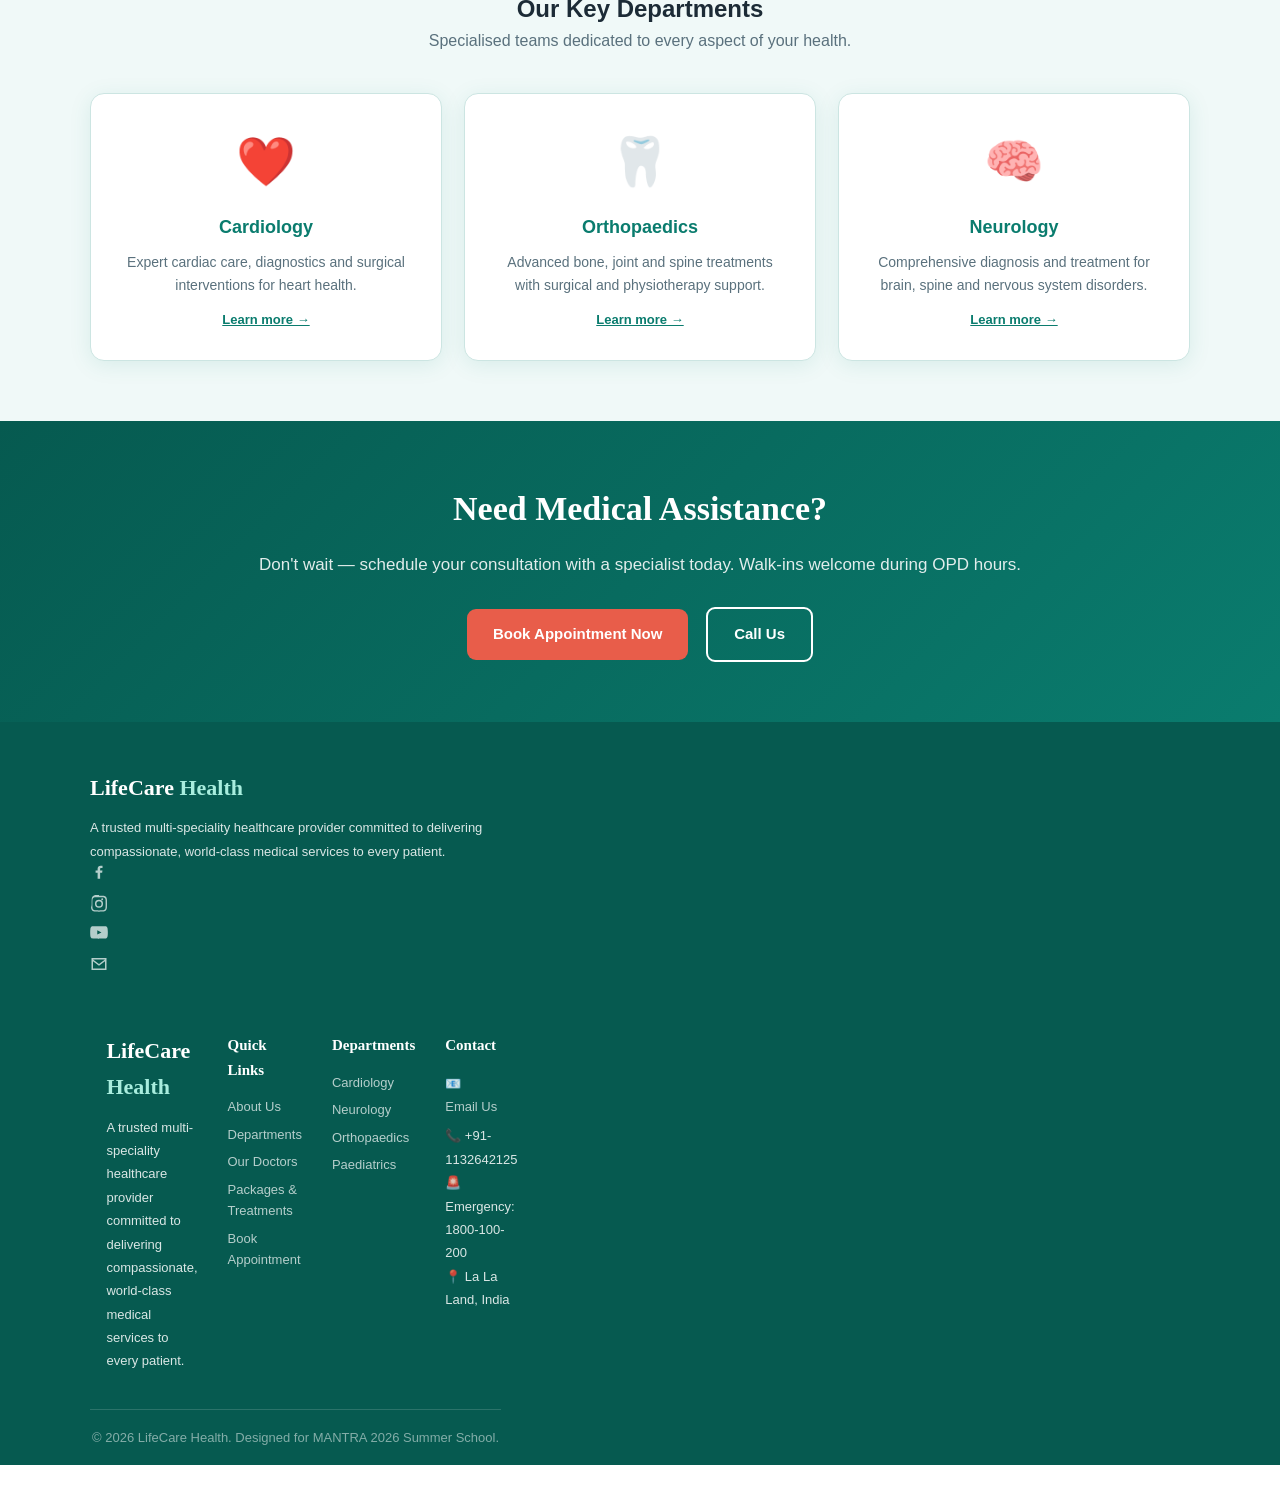
==== commit 3b57cbaa: "Add footer section with social links and contact info" ====
--- a/index.html
+++ b/index.html
@@ -225,6 +225,26 @@
 </main>
 
 <!-- ── Footer ── -->
+  <footer class="site-footer">
+  <div class="container">
+    <div class="footer-grid">
+      <div class="footer-col">
+        <div class="footer-logo">LifeCare <span>Health</span></div>
+        <p>A trusted multi-speciality healthcare provider committed to delivering compassionate, world-class medical services to every patient.</p>
+        <div class="social-links">
+          <a href="https://facebook.com/lifecarehealth" target="_blank" rel="noopener" aria-label="LifeCare Health on Facebook">
+            <svg viewBox="0 0 24 24" width="18" height="18" fill="currentColor"><path d="M13.5 21v-8h2.7l.4-3.1h-3.1V8c0-.9.25-1.5 1.55-1.5H16.7V3.7C16.4 3.66 15.4 3.57 14.24 3.57c-2.42 0-4.08 1.48-4.08 4.2V9.9H7.44V13h2.72v8h3.34z"/></svg>
+          </a>
+          <a href="https://instagram.com/lifecarehealth" target="_blank" rel="noopener" aria-label="LifeCare Health on Instagram">
+            <svg viewBox="0 0 24 24" width="18" height="18" fill="currentColor"><path d="M12 2.2c3.2 0 3.58.01 4.85.07 1.17.05 1.97.24 2.43.4a4.9 4.9 0 0 1 1.77 1.15 4.9 4.9 0 0 1 1.15 1.77c.16.46.35 1.26.4 2.43.06 1.27.07 1.65.07 4.85s-.01 3.58-.07 4.85c-.05 1.17-.24 1.97-.4 2.43a4.9 4.9 0 0 1-1.15 1.77 4.9 4.9 0 0 1-1.77 1.15c-.46.16-1.26.35-2.43.4-1.27.06-1.65.07-4.85.07s-3.58-.01-4.85-.07c-1.17-.05-1.97-.24-2.43-.4a4.9 4.9 0 0 1-1.77-1.15 4.9 4.9 0 0 1-1.15-1.77c-.16-.46-.35-1.26-.4-2.43C2.21 15.58 2.2 15.2 2.2 12s.01-3.58.07-4.85c.05-1.17.24-1.97.4-2.43A4.9 4.9 0 0 1 3.82 3 4.9 4.9 0 0 1 5.59 1.85c.46-.16 1.26-.35 2.43-.4C9.29 1.39 9.67 1.38 12 1.38zm0 2c-3.15 0-3.5.01-4.73.07-.96.04-1.48.2-1.82.34-.46.18-.79.39-1.13.73-.34.34-.55.67-.73 1.13-.14.34-.3.86-.34 1.82-.06 1.23-.07 1.58-.07 4.73s.01 3.5.07 4.73c.04.96.2 1.48.34 1.82.18.46.39.79.73 1.13.34.34.67.55 1.13.73.34.14.86.3 1.82.34 1.23.06 1.58.07 4.73.07s3.5-.01 4.73-.07c.96-.04 1.48-.2 1.82-.34.46-.18.79-.39 1.13-.73.34-.34.55-.67.73-1.13.14-.34.3-.86.34-1.82.06-1.23.07-1.58.07-4.73s-.01-3.5-.07-4.73c-.04-.96-.2-1.48-.34-1.82a3.06 3.06 0 0 0-.73-1.13 3.06 3.06 0 0 0-1.13-.73c-.34-.14-.86-.3-1.82-.34-1.23-.06-1.58-.07-4.73-.07zm0 3.4a5.4 5.4 0 1 1 0 10.8 5.4 5.4 0 0 1 0-10.8zm0 2a3.4 3.4 0 1 0 0 6.8 3.4 3.4 0 0 0 0-6.8zm5.53-2.6a1.26 1.26 0 1 1-2.52 0 1.26 1.26 0 0 1 2.52 0z"/></svg>
+          </a>
+          <a href="https://youtube.com/@lifecarehealth" target="_blank" rel="noopener" aria-label="LifeCare Health on YouTube">
+            <svg viewBox="0 0 24 24" width="18" height="18" fill="currentColor"><path d="M23.5 6.5s-.23-1.64-.94-2.36c-.9-.95-1.9-.95-2.36-1C17 3 12 3 12 3h-.01s-5 0-8.19.14c-.46.05-1.46.05-2.36 1C.74 4.86.5 6.5.5 6.5S.25 8.42.25 10.35v1.79c0 1.93.25 3.85.25 3.85s.24 1.64.94 2.36c.9.95 2.08.92 2.6 1.02C5.5 19.5 12 19.56 12 19.56s5.01-.01 8.2-.15c.46-.06 1.46-.06 2.36-1.01.71-.72.94-2.36.94-2.36s.25-1.92.25-3.85v-1.79c0-1.93-.25-3.85-.25-3.85zM9.7 14.1V8.4l5.6 2.86-5.6 2.85z"/></svg>
+          </a>
+          <a href="#" class="e-mail" data-u="info" data-d="lifecarehealth.com" aria-label="Email LifeCare Health">
+            <svg viewBox="0 0 24 24" width="18" height="18" fill="currentColor"><path d="M2 4h20v16H2V4zm2 2v.01L12 12l8-5.99V6H4zm16 12V8.24l-8 6-8-6V18h16z"/></svg>
+          </a>
+        </div>
 <footer class="site-footer">
   <div class="container">
     <div class="footer-grid">
